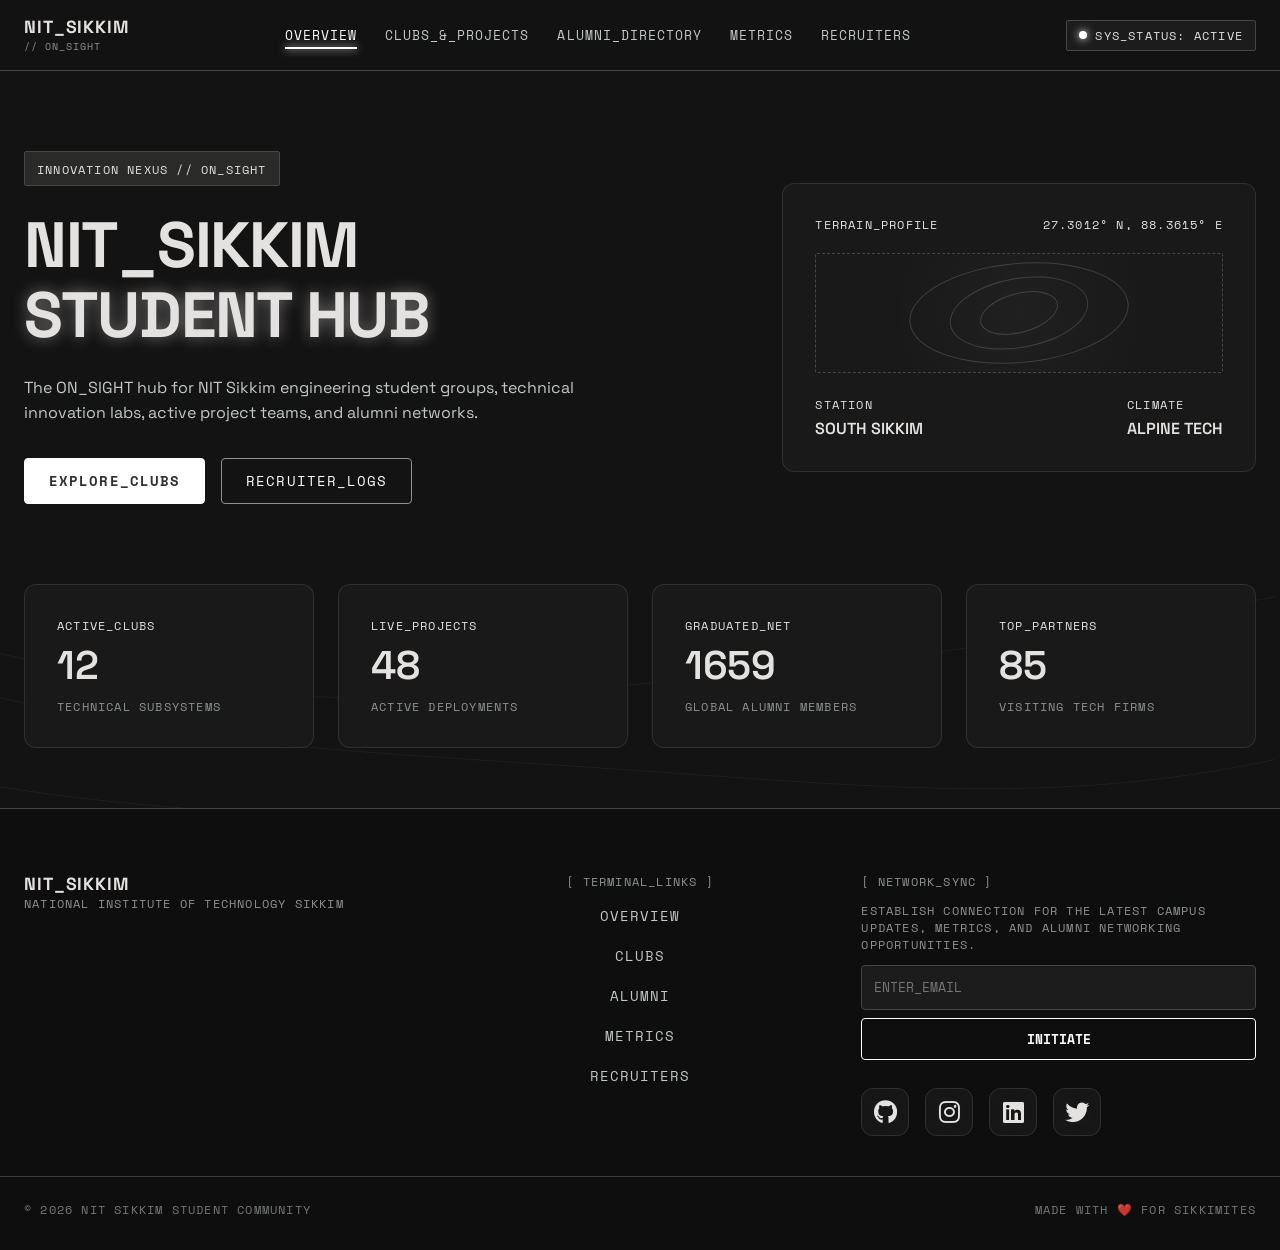
==== index.html @ 855d2a7f "footer version 3.0" ====
<!DOCTYPE html>
<html lang="en">
<head>
  <meta charset="UTF-8">
  <meta name="viewport" content="width=device-width, initial-scale=1.0">
  <title>NIT SIKKIM ON_SIGHT</title>
  <link rel="preconnect" href="https://fonts.googleapis.com">
  <link rel="preconnect" href="https://fonts.gstatic.com" crossorigin>
  <link href="https://fonts.googleapis.com/css2?family=Space+Grotesk:wght@400;500;600;700&family=Space+Mono:wght@400;700&display=swap" rel="stylesheet">
  <link rel="stylesheet" href="styles.css">
  <link rel="stylesheet" href="https://cdnjs.cloudflare.com/ajax/libs/font-awesome/6.4.0/css/all.min.css">
</head>
<body>

  <canvas id="mountain-canvas"></canvas>

  <header class="navbar">
    <div class="nav-container">
      <a href="index.html" class="brand">
        <span class="brand-title">NIT_SIKKIM</span>
        <span class="label-mono brand-tag">// ON_SIGHT</span>
      </a>
      
      <nav class="nav-links">
        <a href="index.html" class="nav-link">OVERVIEW</a>
        <a href="clubs.html" class="nav-link">CLUBS_&_PROJECTS</a>
        <a href="alumni.html" class="nav-link">ALUMNI_DIRECTORY</a>
        <a href="metrics.html" class="nav-link">METRICS</a>
        <a href="companies.html" class="nav-link">RECRUITERS</a>
      </nav>

      <div class="nav-status">
        <span class="status-dot"></span>
        <span class="label-mono">SYS_STATUS: ACTIVE</span>
      </div>
    </div>
  </header>

  <main>
    <section class="hero-section">
      <div class="hero-content">
        <div class="hud-badge">
          <span class="label-mono">INNOVATION NEXUS // ON_SIGHT</span>
        </div>
        <h1 class="headline-xl">NIT_SIKKIM<br><span class="text-glow">STUDENT HUB</span></h1>
        <p class="body-md hero-description">
          The ON_SIGHT hub for NIT Sikkim engineering student groups, technical innovation labs, active project teams, and alumni networks.
        </p>
        <div class="hero-actions">
          <a href="clubs.html" class="btn btn-primary">EXPLORE_CLUBS</a>
          <a href="companies.html" class="btn btn-ghost">RECRUITER_LOGS</a>
        </div>
      </div>

      <div class="terrain-hud glass-card">
        <div class="hud-header">
          <span class="label-mono">TERRAIN_PROFILE</span>
          <span class="label-mono">27.3012° N, 88.3615° E</span>
        </div>
        <div class="topography-graphic">
          <div class="topo-line line-1"></div>
          <div class="topo-line line-2"></div>
          <div class="topo-line line-3"></div>
        </div>
        <div class="hud-footer">
          <div class="hud-stat">
            <span class="label-mono">STATION</span>
            <span class="hud-val">SOUTH SIKKIM</span>
          </div>
          <div class="hud-stat">
            <span class="label-mono">CLIMATE</span>
            <span class="hud-val">ALPINE TECH</span>
          </div>
        </div>
      </div>
    </section>

    <section class="stats-section">
      <div class="grid-container stats-grid">
        <div class="glass-card stat-card">
          <span class="label-mono">ACTIVE_CLUBS</span>
          <h2 class="headline-lg count-up" data-target="12">0</h2>
          <span class="label-mono text-muted">Technical Subsystems</span>
        </div>
        <div class="glass-card stat-card">
          <span class="label-mono">LIVE_PROJECTS</span>
          <h2 class="headline-lg count-up" data-target="48">0</h2>
          <span class="label-mono text-muted">Active Deployments</span>
        </div>
        <div class="glass-card stat-card">
          <span class="label-mono">GRADUATED_NET</span>
          <h2 class="headline-lg count-up" data-target="1659">0</h2>
          <span class="label-mono text-muted">Global Alumni Members</span>
        </div>
        <div class="glass-card stat-card">
          <span class="label-mono">TOP_PARTNERS</span>
          <h2 class="headline-lg count-up" data-target="85">0</h2>
          <span class="label-mono text-muted">Visiting Tech Firms</span>
        </div>
      </div>
    </section>
  </main>

  <div id="footer-container"></div>

  <script src="script.js"></script>
</body>
</html>
---- styles.css ----
/*NIT_SIKKIM ON_SIGHT*/

:root {
  /* Design Tokens - Palette */
  --surface: #131313;
  --surface-dim: #131313;
  --surface-bright: #393938;
  --surface-container-lowest: #0e0e0e;
  --surface-container-low: #1b1c1b;
  --surface-container: #1f201f;
  --surface-container-high: #2a2a29;
  --surface-container-highest: #353534;

  --on-surface: #e4e2e0;
  --on-surface-variant: #c4c7c8;
  --outline: #8e9192;
  --outline-variant: #444748;

  --primary: #ffffff;
  --on-primary: #2f3131;
  --secondary: #c7c6c6;
  --tertiary: #ffffff;

  /* Typography */
  --font-heading: 'Space Grotesk', sans-serif;
  --font-mono: 'Space Mono', monospace;

  /* Border Radius */
  --radius-sm: 0.125rem;
  /* 2px */
  --radius-default: 0.25rem;
  /* 4px */
  --radius-md: 0.375rem;
  /* 6px */
  --radius-lg: 0.75rem;
  /* 12px */

  /* Spacing */
  --gutter: 24px;
  --max-width: 1440px;
}

/* Global Reset & Base */
* {
  box-sizing: border-box;
  margin: 0;
  padding: 0;
}

html {
  scroll-behavior: smooth;
  background-color: var(--surface);
  color: var(--on-surface);
  font-family: var(--font-heading);
}

body {
  overflow-x: hidden;
  position: relative;
  min-height: 100vh;
  display: flex;
  flex-direction: column;
}

main {
  flex: 1;
}

/* Dynamic Mountain Canvas */
#mountain-canvas {
  position: fixed;
  top: 0;
  left: 0;
  width: 100vw;
  height: 100vh;
  z-index: -1;
  pointer-events: none;
  opacity: 0.35;
}

/* Typography Classes */
.headline-xl {
  font-size: clamp(2.5rem, 6vw, 4rem);
  font-weight: 700;
  line-height: 1.1;
  letter-spacing: -0.02em;
}

.headline-lg {
  font-size: clamp(1.75rem, 4vw, 2.5rem);
  font-weight: 600;
  line-height: 1.2;
  letter-spacing: -0.01em;
}

.body-md {
  font-size: 1rem;
  font-weight: 400;
  line-height: 1.6;
  color: var(--on-surface-variant);
}

.label-mono {
  font-family: var(--font-mono);
  font-size: 0.75rem;
  letter-spacing: 0.1em;
  text-transform: uppercase;
}

.text-glow {
  text-shadow: 0 0 15px rgba(255, 255, 255, 0.4);
}

.text-muted {
  color: var(--outline);
}

.text-primary {
  color: var(--primary);
}

/* Glassmorphism Cards */
.glass-card {
  background: rgba(31, 32, 31, 0.55);
  backdrop-filter: blur(25px);
  -webkit-backdrop-filter: blur(25px);
  border: 1px solid rgba(255, 255, 255, 0.1);
  border-radius: var(--radius-lg);
  padding: 32px;
  transition: all 0.3s cubic-bezier(0.16, 1, 0.3, 1);
  position: relative;
  overflow: hidden;
}

.glass-card::before {
  content: '';
  position: absolute;
  top: 0;
  left: -100%;
  width: 100%;
  height: 100%;
  background: linear-gradient(90deg, transparent, rgba(255, 255, 255, 0.05), transparent);
  transition: left 0.6s ease;
}

.glass-card:hover::before {
  left: 100%;
}

.glass-card:hover {
  border-color: rgba(255, 255, 255, 0.25);
  box-shadow: 0 0 25px rgba(255, 255, 255, 0.08);
  transform: translateY(-2px);
}

/* Layout Grid Container */
.grid-container {
  display: grid;
  gap: var(--gutter);
  max-width: var(--max-width);
  margin: 0 auto;
  padding: 0 var(--gutter);
}

/* Navbar */
.navbar {
  position: sticky;
  top: 0;
  z-index: 100;
  background: rgba(19, 19, 19, 0.85);
  backdrop-filter: blur(20px);
  border-bottom: 1px solid var(--outline-variant);
}

.nav-container {
  max-width: var(--max-width);
  margin: 0 auto;
  padding: 16px var(--gutter);
  display: flex;
  align-items: center;
  justify-content: space-between;
}

.brand {
  display: flex;
  flex-direction: column;
  text-decoration: none;
  color: inherit;
}

.brand-title {
  font-weight: 700;
  letter-spacing: 0.05em;
  font-size: 1.1rem;
}

.brand-tag {
  color: var(--outline);
  font-size: 0.65rem;
}

.nav-links {
  display: flex;
  gap: 28px;
}

.nav-link {
  color: var(--on-surface-variant);
  text-decoration: none;
  font-family: var(--font-mono);
  font-size: 0.8rem;
  letter-spacing: 0.08em;
  transition: color 0.2s ease;
  position: relative;
  padding: 4px 0;
}

.nav-link:hover,
.nav-link.active {
  color: var(--primary);
}

.nav-link.active::after {
  content: '';
  position: absolute;
  bottom: 0;
  left: 0;
  width: 100%;
  height: 2px;
  background: var(--primary);
  box-shadow: 0 0 8px var(--primary);
}

.nav-status {
  display: flex;
  align-items: center;
  gap: 8px;
  background: var(--surface-container-low);
  padding: 6px 12px;
  border-radius: var(--radius-sm);
  border: 1px solid var(--outline-variant);
}

.status-dot {
  width: 8px;
  height: 8px;
  background-color: var(--primary);
  border-radius: 50%;
  box-shadow: 0 0 8px var(--primary);
  animation: pulse 2s infinite;
}

@keyframes pulse {
  0% {
    opacity: 1;
  }

  50% {
    opacity: 0.3;
  }

  100% {
    opacity: 1;
  }
}

/* Page Headers */
.page-header {
  max-width: var(--max-width);
  margin: 0 auto;
  padding: 60px var(--gutter) 30px;
}

.page-header p {
  margin-top: 12px;
  max-width: 600px;
}

/* Buttons */
.btn {
  display: inline-flex;
  align-items: center;
  justify-content: center;
  padding: 12px 24px;
  font-family: var(--font-mono);
  font-size: 0.85rem;
  letter-spacing: 0.08em;
  text-decoration: none;
  border-radius: var(--radius-default);
  cursor: pointer;
  transition: all 0.2s ease;
  border: 1px solid transparent;
}

.btn-primary {
  background: var(--tertiary);
  color: var(--on-primary);
  border-color: var(--tertiary);
  font-weight: 700;
}

.btn-primary:hover {
  box-shadow: 0 0 20px rgba(255, 255, 255, 0.4);
  transform: translateY(-1px);
}

.btn-ghost {
  background: transparent;
  color: var(--primary);
  border-color: var(--outline);
}

.btn-ghost:hover {
  background: rgba(255, 255, 255, 0.1);
  border-color: var(--primary);
}

/* Hero Section */
.hero-section {
  max-width: var(--max-width);
  margin: 0 auto;
  padding: 80px var(--gutter) 40px;
  display: grid;
  grid-template-columns: 1.2fr 0.8fr;
  gap: 48px;
  align-items: center;
}

.hud-badge {
  display: inline-block;
  padding: 6px 12px;
  background: var(--surface-container-high);
  border: 1px solid var(--outline-variant);
  border-radius: var(--radius-sm);
  margin-bottom: 24px;
}

.hero-description {
  margin: 24px 0 32px;
  max-width: 580px;
}

.hero-actions {
  display: flex;
  gap: 16px;
}

/* Terrain HUD Graphic Widget */
.terrain-hud {
  display: flex;
  flex-direction: column;
  gap: 20px;
}

.hud-header,
.hud-footer {
  display: flex;
  justify-content: space-between;
}

.topography-graphic {
  height: 120px;
  border: 1px dashed var(--outline-variant);
  border-radius: var(--radius-sm);
  position: relative;
  overflow: hidden;
  display: flex;
  align-items: center;
  justify-content: center;
  background: radial-gradient(circle, rgba(255, 255, 255, 0.03) 0%, transparent 70%);
}

.topo-line {
  position: absolute;
  border: 1px solid var(--outline);
  border-radius: 50%;
  opacity: 0.3;
}

.line-1 {
  width: 80px;
  height: 40px;
  transform: rotate(-15deg);
}

.line-2 {
  width: 140px;
  height: 70px;
  transform: rotate(-10deg);
}

.line-3 {
  width: 220px;
  height: 100px;
  transform: rotate(-5deg);
}

.hud-val {
  display: block;
  font-family: var(--font-heading);
  font-weight: 600;
  margin-top: 4px;
}

/* Stats Section */
.stats-section {
  padding: 40px 0 60px;
}

.stats-grid {
  grid-template-columns: repeat(auto-fit, minmax(240px, 1fr));
}

.stat-card {
  display: flex;
  flex-direction: column;
  gap: 8px;
}

/* Clubs & Projects Section */
.clubs-section,
.alumni-section,
.companies-section,
.metrics-detailed-section {
  padding: 40px 0 80px;
}

.section-header {
  max-width: var(--max-width);
  margin: 0 auto 32px;
  padding: 0 var(--gutter);
  display: flex;
  justify-content: space-between;
  align-items: flex-end;
  flex-wrap: wrap;
  gap: 16px;
}

.filter-bar {
  display: flex;
  gap: 8px;
  flex-wrap: wrap;
}

.filter-btn {
  background: var(--surface-container-low);
  border: 1px solid var(--outline-variant);
  color: var(--on-surface-variant);
  padding: 8px 16px;
  font-family: var(--font-mono);
  font-size: 0.75rem;
  border-radius: var(--radius-sm);
  cursor: pointer;
  transition: all 0.2s ease;
}

.filter-btn:hover,
.filter-btn.active {
  background: var(--primary);
  color: var(--on-primary);
  border-color: var(--primary);
}

.projects-grid {
  grid-template-columns: repeat(auto-fill, minmax(340px, 1fr));
}

.project-card {
  display: flex;
  flex-direction: column;
  justify-content: space-between;
  height: 100%;
}

.card-header {
  display: flex;
  justify-content: space-between;
  align-items: center;
  margin-bottom: 12px;
}

.card-title {
  font-size: 1.4rem;
  margin-bottom: 8px;
}

.progress-container {
  margin: 20px 0 12px;
}

.progress-bar {
  height: 3px;
  background: var(--surface-container-highest);
  border-radius: 2px;
  overflow: hidden;
  margin-top: 6px;
}

.progress-fill {
  height: 100%;
  background: linear-gradient(90deg, var(--secondary), var(--primary));
  box-shadow: 0 0 8px var(--primary);
}

.card-footer {
  display: flex;
  justify-content: space-between;
  align-items: center;
  margin-top: 16px;
  padding-top: 16px;
  border-top: 1px solid var(--outline-variant);
}

/* Alumni Section */
.alumni-grid {
  grid-template-columns: repeat(auto-fill, minmax(300px, 1fr));
}

.alumni-card {
  display: flex;
  flex-direction: column;
  gap: 12px;
}

.alumni-badge {
  display: inline-block;
  align-self: flex-start;
  font-family: var(--font-mono);
  font-size: 0.65rem;
  background: var(--surface-container-highest);
  padding: 4px 8px;
  border-radius: var(--radius-sm);
  border-left: 2px solid var(--primary);
}

.alumni-name {
  font-size: 1.25rem;
  font-weight: 600;
}

.alumni-tags {
  display: flex;
  gap: 8px;
  margin-top: auto;
}

.chip {
  font-family: var(--font-mono);
  font-size: 0.7rem;
  background: var(--surface-container-low);
  border: 1px solid var(--outline-variant);
  padding: 4px 10px;
  border-radius: 9999px;
  color: var(--on-surface-variant);
}

/* Animated Interactive Chip Button */
.chip-btn {
  display: inline-flex;
  align-items: center;
  font-family: var(--font-mono);
  font-size: 0.7rem;
  background: var(--surface-container-low);
  border: 1px solid var(--outline-variant);
  padding: 4px 10px;
  border-radius: 9999px;
  color: var(--on-surface-variant);
  text-decoration: none;
  transition: all 0.25s ease;
  margin-left: 40px;
  cursor: pointer;
}

.chip-btn:hover {
  background: rgba(255, 255, 255, 0.1);
  border-color: var(--primary);
  color: var(--primary);
  box-shadow: 0 0 12px rgba(255, 255, 255, 0.3);
  transform: translateY(-2px);
}

/* Companies Marquee Section */
.marquee-wrapper {
  width: 100%;
  overflow: hidden;
  padding: 40px 0;
  position: relative;
  background: var(--surface-container-lowest);
  border-top: 1px solid var(--outline-variant);
  border-bottom: 1px solid var(--outline-variant);
  margin: 40px 0;
  mask-image: linear-gradient(90deg, transparent, #000 15%, #000 85%, transparent);
  -webkit-mask-image: linear-gradient(90deg, transparent, #000 15%, #000 85%, transparent);
}

.marquee-track {
  display: flex;
  align-items: center;
  gap: 60px;
  width: max-content;
  animation: marquee-slide 80s linear infinite;
}

.marquee-track:hover {
  animation-play-state: paused;
}

@keyframes marquee-slide {
  0% {
    transform: translateX(0);
  }

  100% {
    transform: translateX(-50%);
  }
}

.company-badge {
  display: flex;
  align-items: center;
  gap: 14px;
  padding: 16px 28px;
  background: rgba(31, 32, 31, 0.4);
  border: 1px solid var(--outline-variant);
  border-radius: var(--radius-md);
  backdrop-filter: blur(10px);
  transition: all 0.3s ease;
  cursor: pointer;
  white-space: nowrap;
}

.company-badge:hover {
  border-color: var(--primary);
  box-shadow: 0 0 15px rgba(255, 255, 255, 0.2);
  transform: translateY(-2px);
}

.company-logo-svg {
  width: 32px;
  height: 32px;
  fill: var(--on-surface-variant);
  transition: fill 0.3s ease;
}

.company-badge:hover .company-logo-svg {
  fill: var(--primary);
  filter: drop-shadow(0 0 6px var(--primary));
}

.company-name {
  font-family: var(--font-heading);
  font-weight: 600;
  font-size: 1.1rem;
  letter-spacing: 0.05em;
  color: var(--on-surface);
}

/* Modal Window */
.modal-overlay {
  position: fixed;
  top: 0;
  left: 0;
  width: 100vw;
  height: 100vh;
  background: rgba(0, 0, 0, 0.85);
  backdrop-filter: blur(12px);
  z-index: 1000;
  display: flex;
  align-items: center;
  justify-content: center;
  opacity: 0;
  pointer-events: none;
  transition: opacity 0.3s ease;
}

.modal-overlay.active {
  opacity: 1;
  pointer-events: all;
}

.modal-content {
  max-width: 600px;
  width: 90%;
  position: relative;
  display: flex;
  flex-direction: column;
  gap: 16px;
}

.modal-close {
  position: absolute;
  top: 20px;
  right: 20px;
  background: transparent;
  border: none;
  color: var(--primary);
  font-size: 1.8rem;
  cursor: pointer;
}

.modal-metrics {
  display: flex;
  gap: 32px;
  margin: 16px 0;
  padding: 16px;
  background: var(--surface-container-low);
  border-radius: var(--radius-sm);
}

/* STREAMING_CHUNK:Initializing footer base styles */
.footer {
border-top: 1px solid var(--outline-variant);
padding: 64px 0 32px;
background: var(--surface-container-lowest);
margin-top: auto;
}

.footer-container {
max-width: var(--max-width);
margin: 0 auto;
padding: 0 var(--gutter);
display: grid;
grid-template-columns: repeat(auto-fit, minmax(280px, 1fr));
gap: var(--gutter);
align-items: start;
}

/* STREAMING_CHUNK:Styling navigation links */
.footer-links {
display: flex;
flex-direction: column;
align-items: center;
gap: 12px;
}

.footer-links a {
color: var(--on-surface-variant);
text-decoration: none;
font-family: var(--font-mono);
font-size: 0.85rem;
transition: color 0.3s ease;
}

.footer-links a:hover {
color: var(--primary);
}

/* STREAMING_CHUNK:Configuring newsletter HUD and shining input */
.footer-newsletter {
display: flex;
flex-direction: column;
gap: 12px;
}

.hud-form {
display: flex;
flex-direction: column;
gap: 8px;
}

.hud-input {
background: var(--surface-container-low);
border: 1px solid var(--outline-variant);
color: var(--on-surface);
padding: 12px;
font-family: var(--font-mono);
font-size: 0.8rem;
border-radius: var(--radius-default);
width: 100%;
transition: all 0.3s ease;
}

.hud-input:focus {
border-color: var(--primary);
box-shadow: 0 0 8px rgba(255, 255, 255, 0.15);
outline: none;
}

/* STREAMING_CHUNK:Styling initiate button with pulse animation */
@keyframes pulse {
0% { box-shadow: 0 0 0 0 rgba(255, 255, 255, 0.1); }
70% { box-shadow: 0 0 0 6px rgba(255, 255, 255, 0); }
100% { box-shadow: 0 0 0 0 rgba(255, 255, 255, 0); }
}

.hud-submit {
background: transparent;
border: 1px solid var(--primary);
color: var(--primary);
padding: 10px 20px;
font-family: var(--font-mono);
font-weight: 700;
cursor: pointer;
border-radius: var(--radius-default);
transition: all 0.3s cubic-bezier(0.16, 1, 0.3, 1);
}

.hud-submit:hover {
background: var(--primary);
color: var(--on-primary);
animation: pulse 1.5s infinite;
}

/* STREAMING_CHUNK:Defining social icon glassmorphism */
.footer-social {
display: flex;
gap: 16px;
margin-top: 16px;
}

.social-icon {
width: 48px;
height: 48px;
display: flex;
align-items: center;
justify-content: center;
text-decoration: none;
background: rgba(31, 32, 31, 0.55);
backdrop-filter: blur(25px);
-webkit-backdrop-filter: blur(25px);
border: 1px solid rgba(255, 255, 255, 0.1);
border-radius: var(--radius-lg);
color: var(--on-surface);
font-size: 1.5rem;
transition: all 0.3s cubic-bezier(0.16, 1, 0.3, 1);
position: relative;
overflow: hidden;
}

.social-icon:hover {
background: var(--surface-container-high);
border-color: var(--primary);
transform: translateY(-2px);
color: var(--primary);
box-shadow: 0 0 15px rgba(255, 255, 255, 0.05);
}

/* footer metadata */
.footer-meta {
  grid-column: 1 / -1;
  display: flex;
  justify-content: space-between;
  margin-top: 40px;
  padding-top: 24px;
  border-top: 1px solid var(--outline-variant);
  font-family: var(--font-mono);
  font-size: 0.8rem;
  opacity: 0.8;
  
  /* THESE LINES TO ALIGN WITH CONTENT */
  max-width: var(--max-width);
  margin-left: auto;
  margin-right: auto;
  padding-left: var(--gutter);
  padding-right: var(--gutter);
}
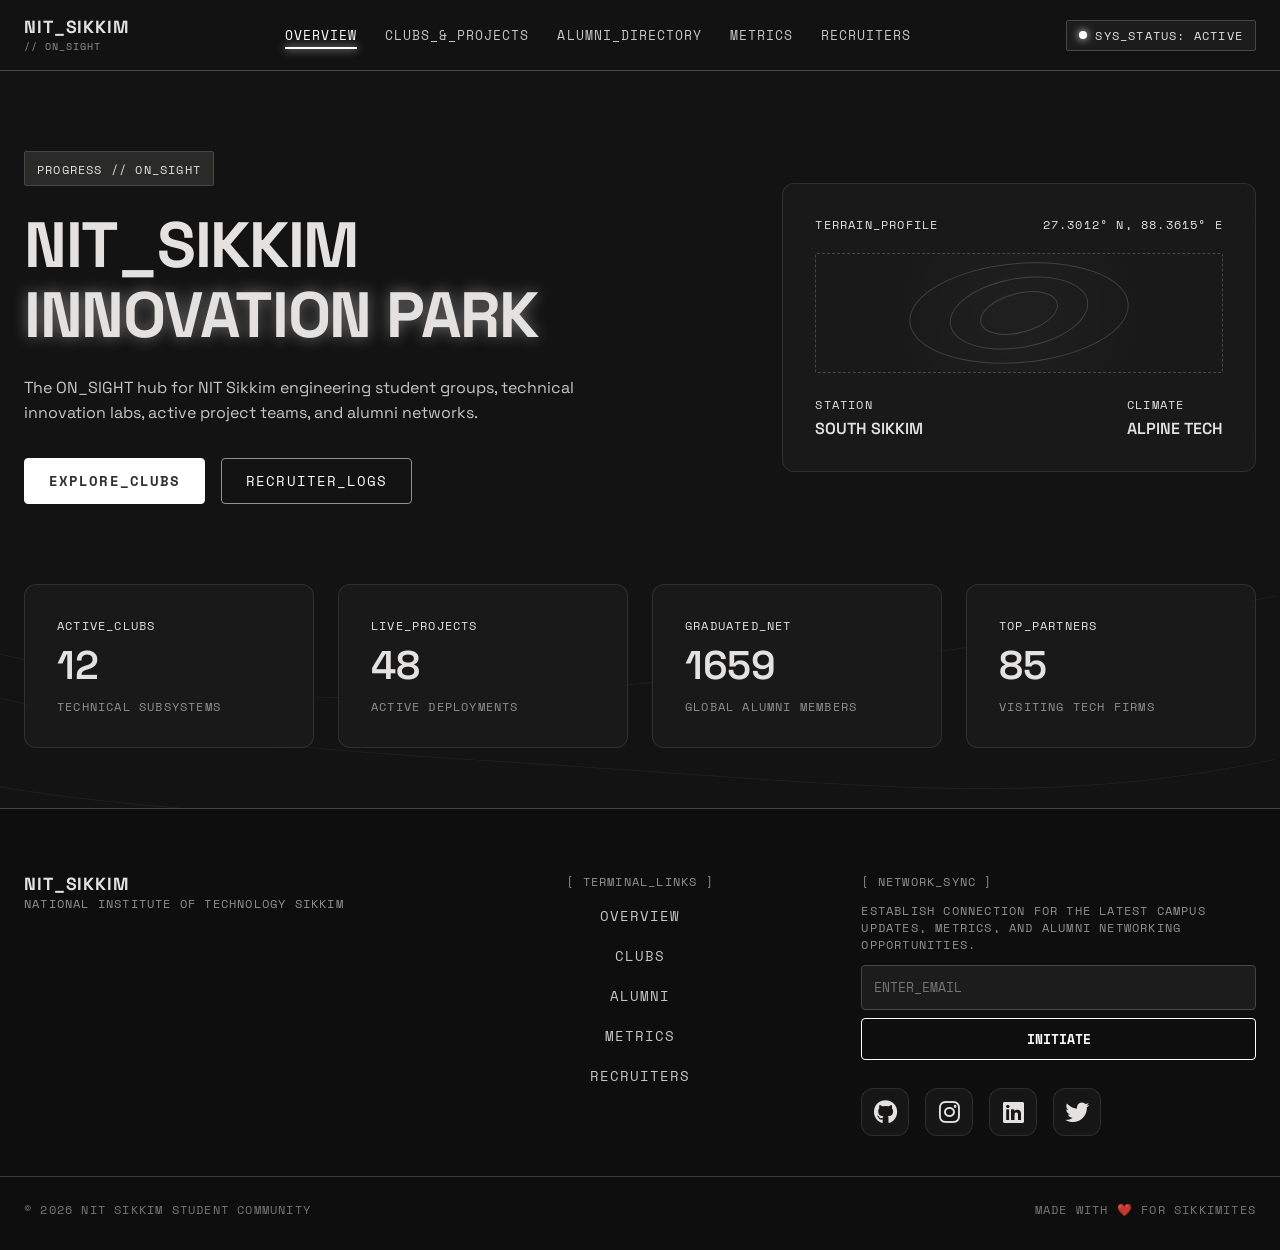
==== commit c86e3437: "mild chnage in hub to park" ====
--- a/index.html
+++ b/index.html
@@ -40,9 +40,9 @@
     <section class="hero-section">
       <div class="hero-content">
         <div class="hud-badge">
-          <span class="label-mono">INNOVATION NEXUS // ON_SIGHT</span>
+          <span class="label-mono">PROGRESS // ON_SIGHT</span>
         </div>
-        <h1 class="headline-xl">NIT_SIKKIM<br><span class="text-glow">STUDENT HUB</span></h1>
+        <h1 class="headline-xl">NIT_SIKKIM<br><span class="text-glow">INNOVATION PARK</span></h1>
         <p class="body-md hero-description">
           The ON_SIGHT hub for NIT Sikkim engineering student groups, technical innovation labs, active project teams, and alumni networks.
         </p>
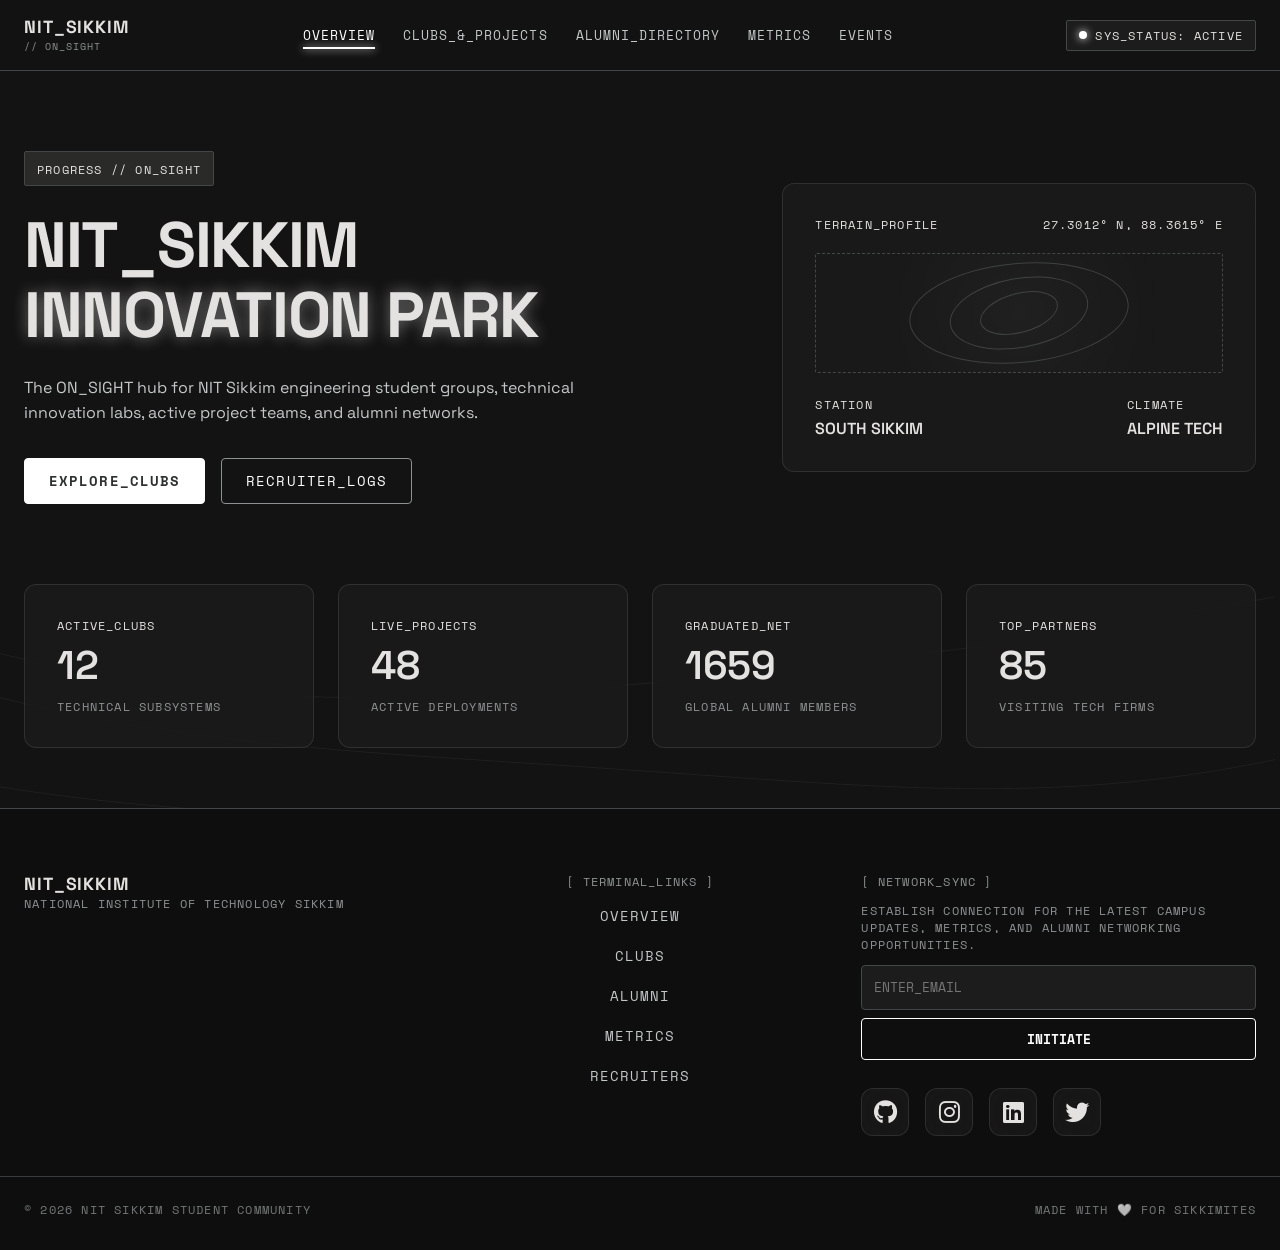
==== commit d4cf5328: "UPDATED RECRUITERS from nav to EVENTS" ====
--- a/index.html
+++ b/index.html
@@ -26,7 +26,7 @@
         <a href="clubs.html" class="nav-link">CLUBS_&_PROJECTS</a>
         <a href="alumni.html" class="nav-link">ALUMNI_DIRECTORY</a>
         <a href="metrics.html" class="nav-link">METRICS</a>
-        <a href="companies.html" class="nav-link">RECRUITERS</a>
+        <a href="companies.html" class="nav-link">EVENTS</a>
       </nav>
 
       <div class="nav-status">
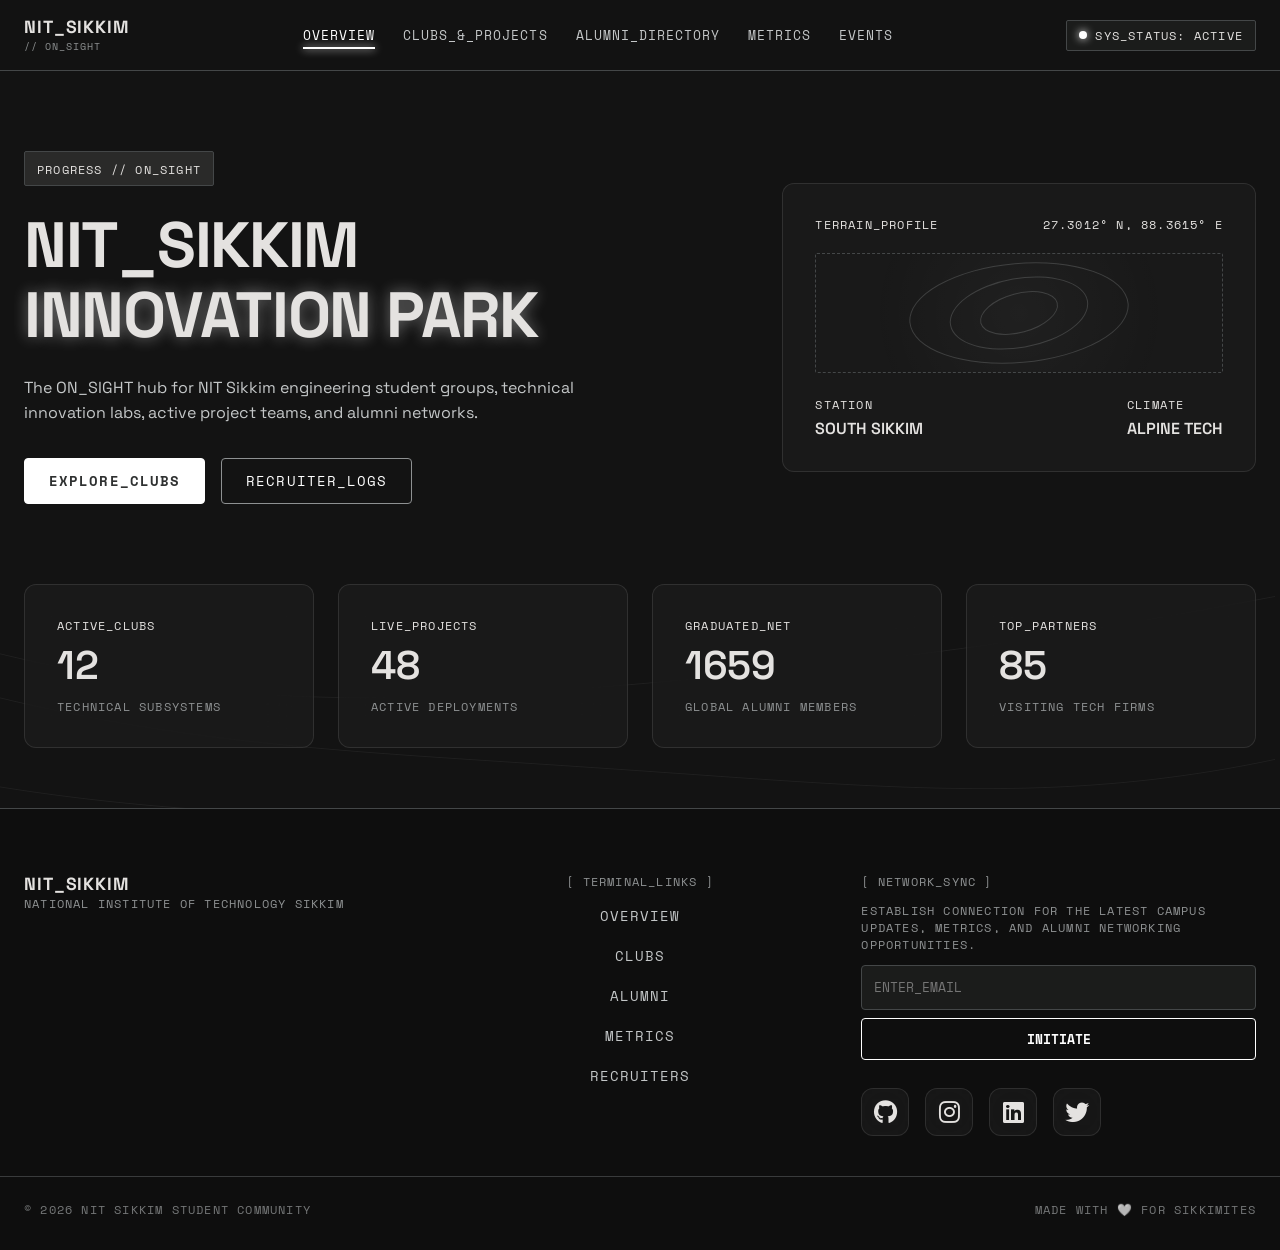
==== commit 6208a02f: "added events page initially with footer. Also added events link to all other pages in the nav bar." ====
--- a/index.html
+++ b/index.html
@@ -26,7 +26,7 @@
         <a href="clubs.html" class="nav-link">CLUBS_&_PROJECTS</a>
         <a href="alumni.html" class="nav-link">ALUMNI_DIRECTORY</a>
         <a href="metrics.html" class="nav-link">METRICS</a>
-        <a href="companies.html" class="nav-link">EVENTS</a>
+        <a href="events.html" class="nav-link">EVENTS</a>
       </nav>
 
       <div class="nav-status">
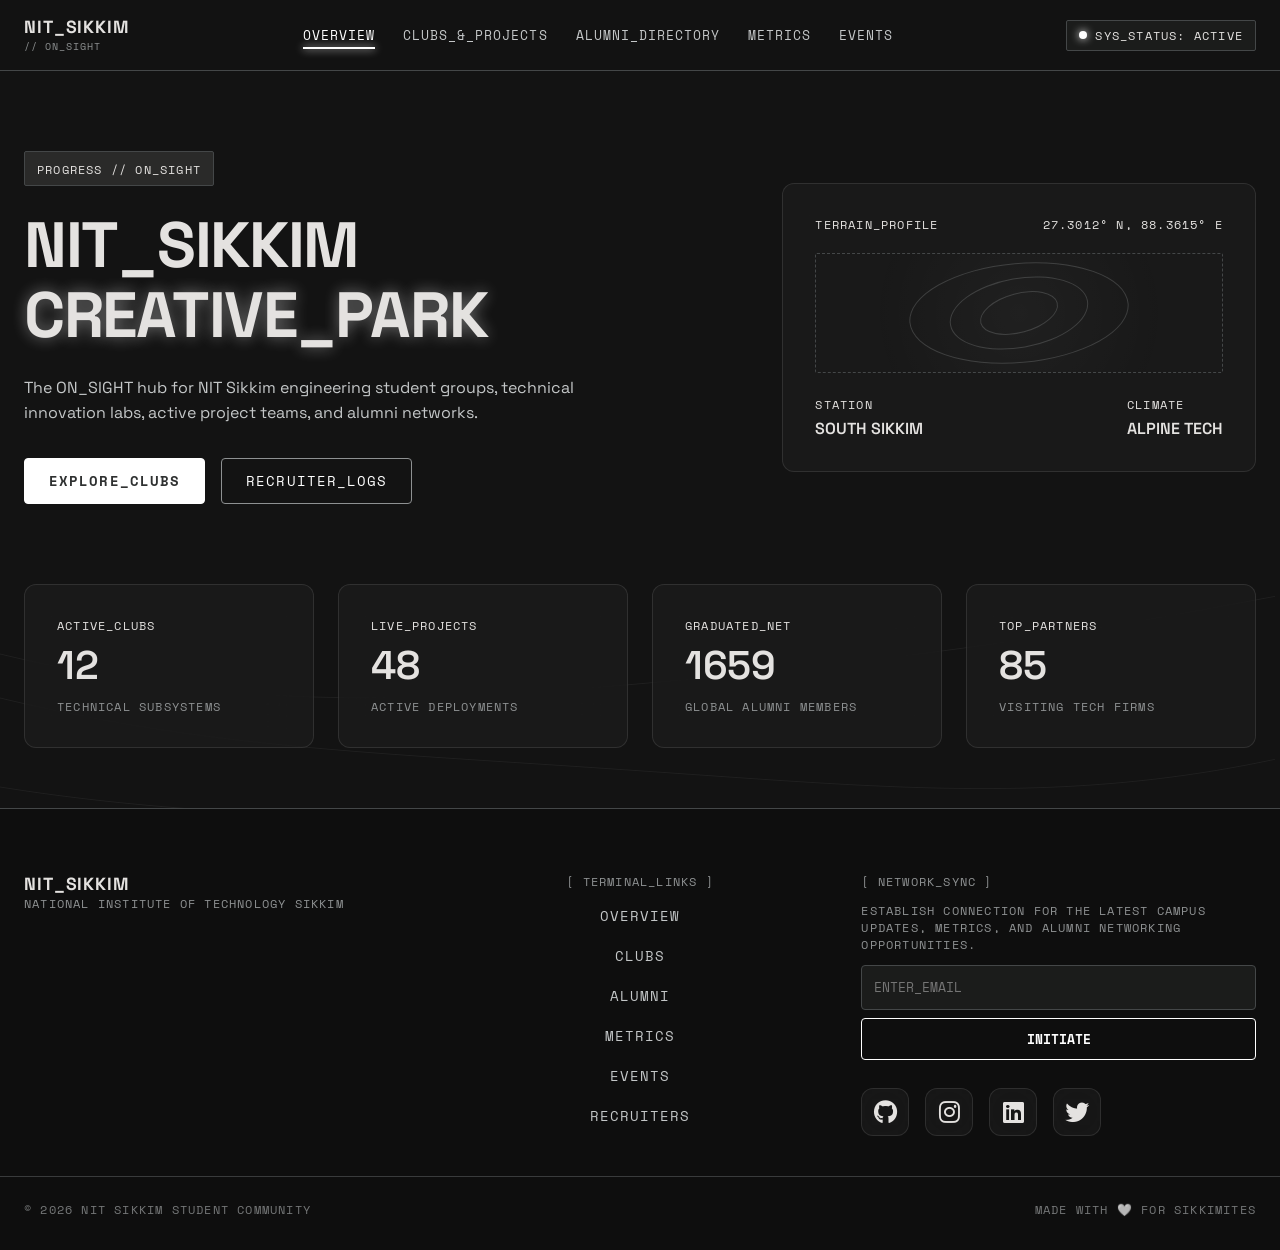
==== commit a3c35671: "Update index.html innovation park --> creative_park" ====
--- a/index.html
+++ b/index.html
@@ -42,7 +42,7 @@
         <div class="hud-badge">
           <span class="label-mono">PROGRESS // ON_SIGHT</span>
         </div>
-        <h1 class="headline-xl">NIT_SIKKIM<br><span class="text-glow">INNOVATION PARK</span></h1>
+        <h1 class="headline-xl">NIT_SIKKIM<br><span class="text-glow">CREATIVE_PARK</span></h1>
         <p class="body-md hero-description">
           The ON_SIGHT hub for NIT Sikkim engineering student groups, technical innovation labs, active project teams, and alumni networks.
         </p>
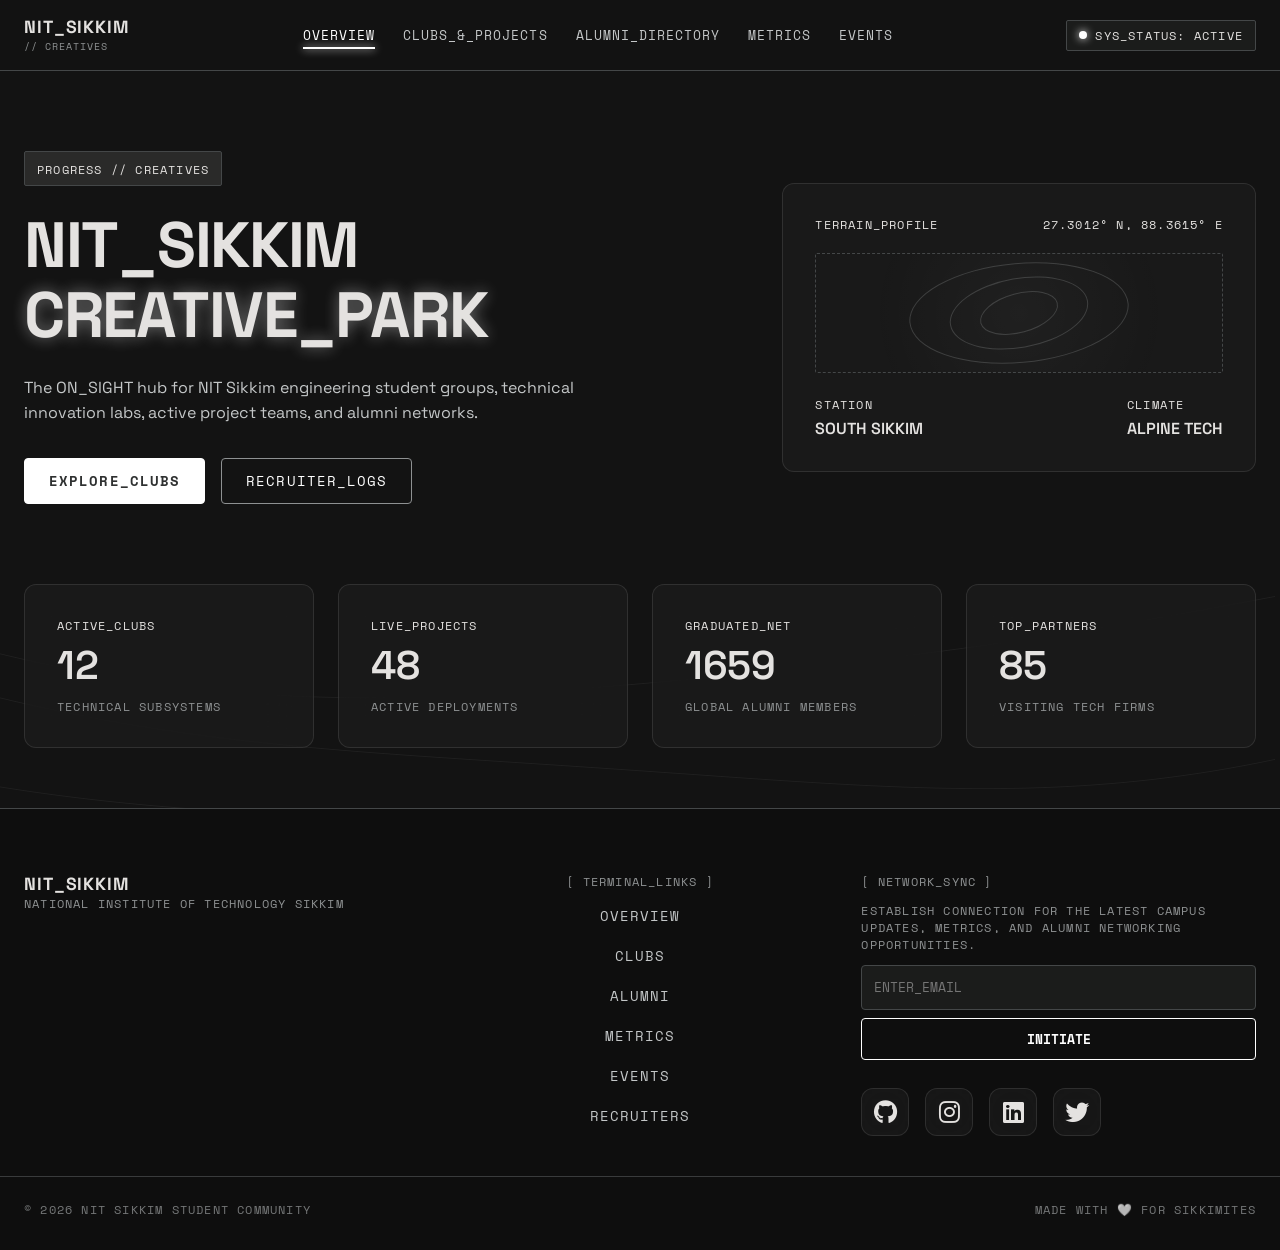
==== commit ca1baa78: "Update index.html on_sight --> creatives" ====
--- a/index.html
+++ b/index.html
@@ -18,7 +18,7 @@
     <div class="nav-container">
       <a href="index.html" class="brand">
         <span class="brand-title">NIT_SIKKIM</span>
-        <span class="label-mono brand-tag">// ON_SIGHT</span>
+        <span class="label-mono brand-tag">// CREATIVES</span>
       </a>
       
       <nav class="nav-links">
@@ -40,7 +40,7 @@
     <section class="hero-section">
       <div class="hero-content">
         <div class="hud-badge">
-          <span class="label-mono">PROGRESS // ON_SIGHT</span>
+          <span class="label-mono">PROGRESS // CREATIVES</span>
         </div>
         <h1 class="headline-xl">NIT_SIKKIM<br><span class="text-glow">CREATIVE_PARK</span></h1>
         <p class="body-md hero-description">
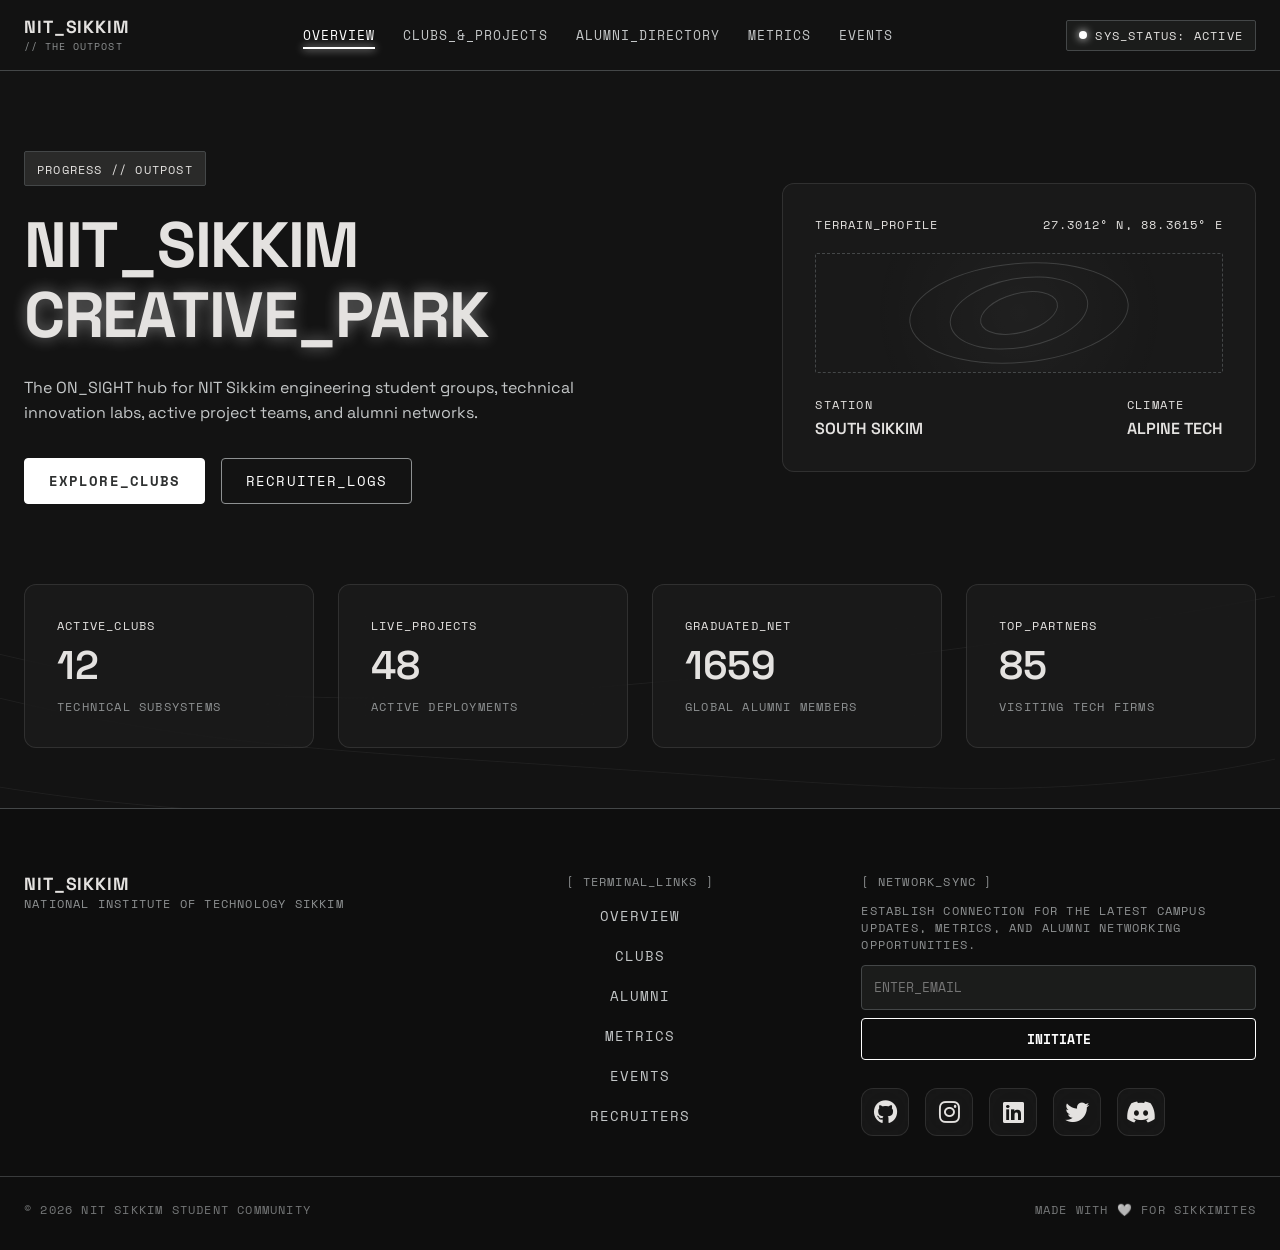
==== commit 4c434a4c: "Update index.html outpost and creatives updated" ====
--- a/index.html
+++ b/index.html
@@ -18,7 +18,7 @@
     <div class="nav-container">
       <a href="index.html" class="brand">
         <span class="brand-title">NIT_SIKKIM</span>
-        <span class="label-mono brand-tag">// CREATIVES</span>
+        <span class="label-mono brand-tag">// THE OUTPOST</span>
       </a>
       
       <nav class="nav-links">
@@ -40,7 +40,7 @@
     <section class="hero-section">
       <div class="hero-content">
         <div class="hud-badge">
-          <span class="label-mono">PROGRESS // CREATIVES</span>
+          <span class="label-mono">PROGRESS // OUTPOST</span>
         </div>
         <h1 class="headline-xl">NIT_SIKKIM<br><span class="text-glow">CREATIVE_PARK</span></h1>
         <p class="body-md hero-description">
@@ -105,4 +105,4 @@
 
   <script src="script.js"></script>
 </body>
-</html>+</html>
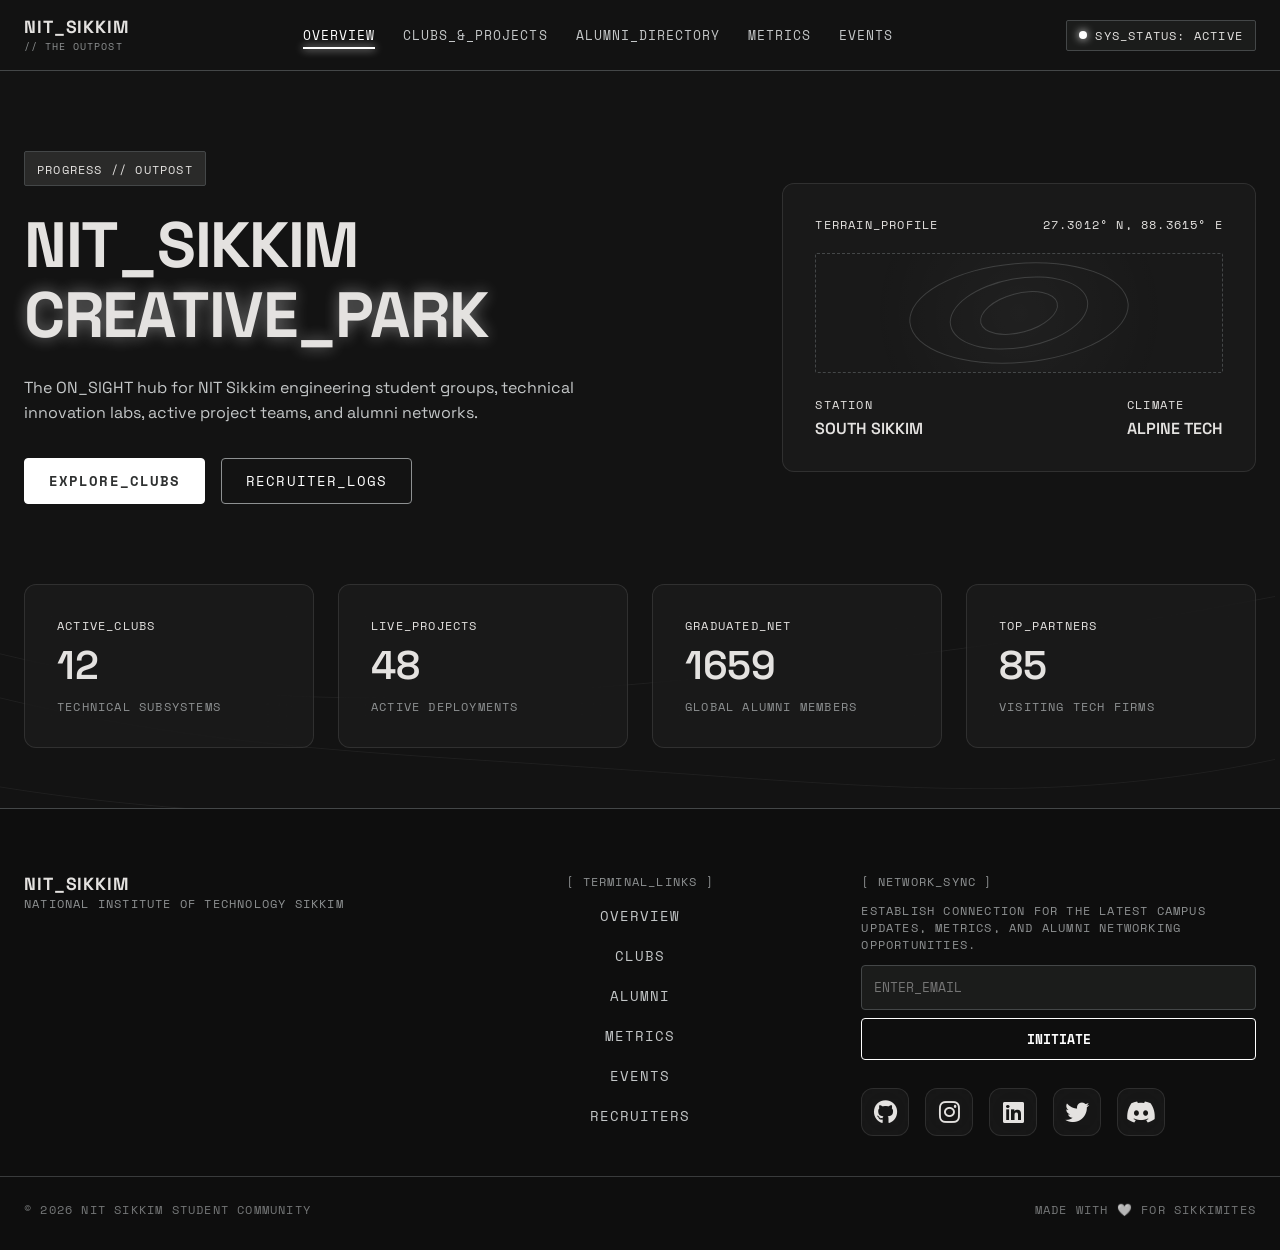
==== commit 5488cd3f: "Update title in index.html to 'CREATIVES-NIT SIKKIM'" ====
--- a/index.html
+++ b/index.html
@@ -3,7 +3,7 @@
 <head>
   <meta charset="UTF-8">
   <meta name="viewport" content="width=device-width, initial-scale=1.0">
-  <title>NIT SIKKIM ON_SIGHT</title>
+  <title>CREATIVES-NIT SIKKIM</title>
   <link rel="preconnect" href="https://fonts.googleapis.com">
   <link rel="preconnect" href="https://fonts.gstatic.com" crossorigin>
   <link href="https://fonts.googleapis.com/css2?family=Space+Grotesk:wght@400;500;600;700&family=Space+Mono:wght@400;700&display=swap" rel="stylesheet">
